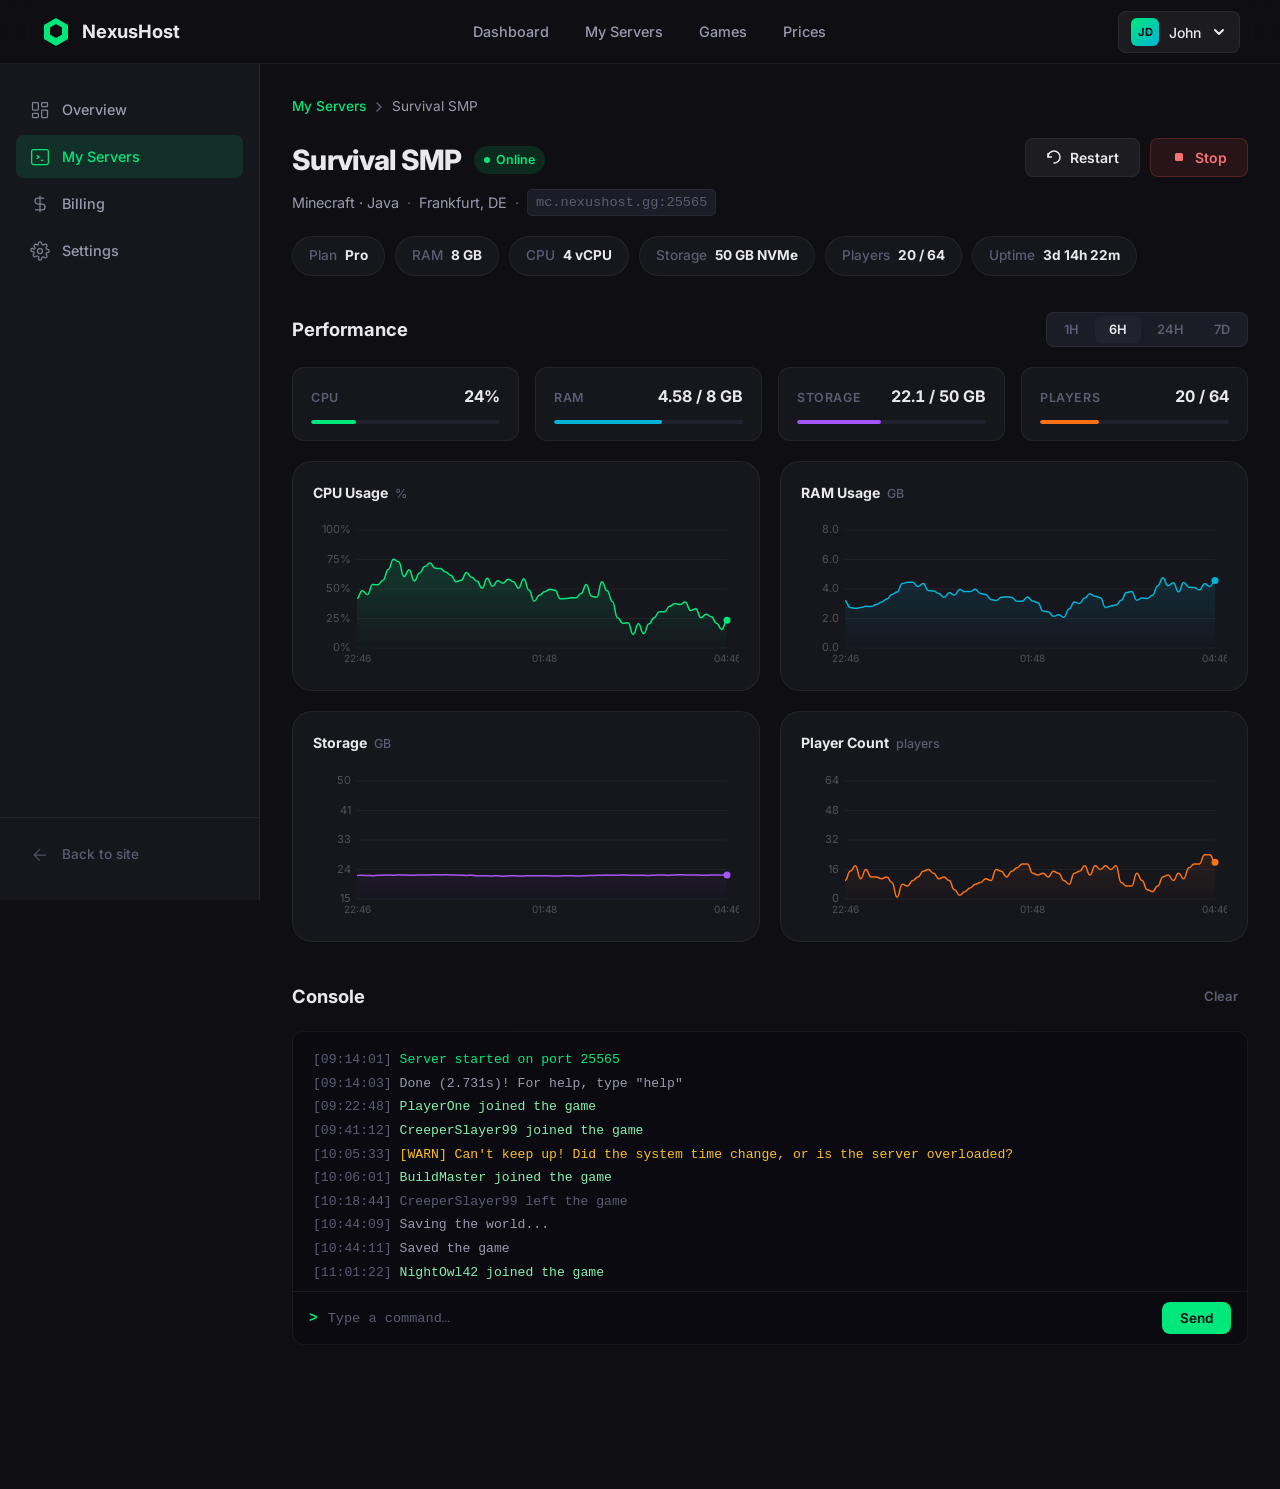
==== server-detail.html @ b473d27b "Add dashboard, My Servers, Billing, Settings, and server detail pages with animated performance char" ====
<!DOCTYPE html>
<html lang="en">
<head>
  <meta charset="UTF-8">
  <meta name="viewport" content="width=device-width, initial-scale=1.0">
  <title>Survival SMP — NexusHost</title>
  <link rel="stylesheet" href="style.css">
  <link rel="stylesheet" href="dashboard.css">
  <link rel="stylesheet" href="server-detail.css">
  <link rel="preconnect" href="https://fonts.googleapis.com">
  <link rel="preconnect" href="https://fonts.gstatic.com" crossorigin>
  <link href="https://fonts.googleapis.com/css2?family=Inter:wght@400;500;600;700;800;900&display=swap" rel="stylesheet">
</head>
<body class="dashboard-body">

  <!-- ========== NAVBAR ========== -->
  <nav class="navbar dashboard-nav" id="navbar">
    <div class="nav-inner">
      <button type="button" class="dashboard-sidebar-toggle" id="sidebarToggle" aria-label="Open menu" aria-controls="sidebar" aria-expanded="false">
        <svg width="24" height="24" viewBox="0 0 24 24" fill="none" stroke="currentColor" stroke-width="1.5"><path d="M3 6h18M3 12h18M3 18h18" stroke-linecap="round"/></svg>
      </button>
      <a href="index.html" class="nav-logo">
        <div class="logo-icon">
          <svg viewBox="0 0 32 32" fill="none">
            <path d="M16 2L28 9V23L16 30L4 23V9L16 2Z" fill="url(#detailLogoGrad)" />
            <path d="M16 8L22 11.5V18.5L16 22L10 18.5V11.5L16 8Z" fill="#0f0f13" />
            <defs>
              <linearGradient id="detailLogoGrad" x1="4" y1="2" x2="28" y2="30">
                <stop stop-color="#00e87b" />
                <stop offset="1" stop-color="#00b4d8" />
              </linearGradient>
            </defs>
          </svg>
        </div>
        <span class="logo-text">NexusHost</span>
      </a>

      <div class="nav-links" id="navLinks">
        <a href="dashboard.html" class="nav-link">Dashboard</a>
        <a href="servers.html" class="nav-link active">My Servers</a>
        <a href="index.html#games" class="nav-link">Games</a>
        <a href="index.html#pricing" class="nav-link">Prices</a>
      </div>

      <div class="nav-actions">
        <div class="dashboard-user" id="userMenu">
          <button class="dashboard-user-btn" id="userMenuBtn" aria-expanded="false" aria-haspopup="true" aria-label="Account menu">
            <span class="dashboard-user-avatar">JD</span>
            <span class="dashboard-user-name">John</span>
            <svg class="dashboard-user-chevron" width="16" height="16" viewBox="0 0 16 16" fill="none"><path d="M4 6l4 4 4-4" stroke="currentColor" stroke-width="2" stroke-linecap="round" stroke-linejoin="round"/></svg>
          </button>
          <div class="dashboard-user-dropdown" id="userDropdown" hidden>
            <a href="dashboard.html" class="dashboard-user-item">Dashboard</a>
            <a href="settings.html" class="dashboard-user-item">Account settings</a>
            <a href="billing.html" class="dashboard-user-item">Billing</a>
            <hr class="dashboard-user-divider">
            <a href="auth.html" class="dashboard-user-item dashboard-user-item--danger">Sign out</a>
          </div>
        </div>
        <button class="mobile-toggle" id="mobileToggle" aria-label="Toggle menu">
          <span></span><span></span><span></span>
        </button>
      </div>
    </div>
  </nav>

  <!-- ========== LAYOUT ========== -->
  <div class="dashboard-layout">
    <div class="dashboard-sidebar-overlay" id="sidebarOverlay" aria-hidden="true" hidden></div>
    <aside class="dashboard-sidebar" id="sidebar">
      <nav class="dashboard-sidebar-nav" aria-label="Dashboard navigation">
        <a href="dashboard.html" class="dashboard-sidebar-link">
          <svg viewBox="0 0 24 24" fill="none" stroke="currentColor" stroke-width="1.5"><rect x="3" y="3" width="7" height="9" rx="1"/><rect x="14" y="3" width="7" height="5" rx="1"/><rect x="14" y="12" width="7" height="9" rx="1"/><rect x="3" y="16" width="7" height="5" rx="1"/></svg>
          Overview
        </a>
        <a href="servers.html" class="dashboard-sidebar-link dashboard-sidebar-link--active">
          <svg viewBox="0 0 24 24" fill="none" stroke="currentColor" stroke-width="1.5"><rect x="2" y="3" width="20" height="18" rx="2"/><path d="M8 10l3 2-3 2M13 16h3"/></svg>
          My Servers
        </a>
        <a href="billing.html" class="dashboard-sidebar-link">
          <svg viewBox="0 0 24 24" fill="none" stroke="currentColor" stroke-width="1.5"><path d="M12 2v20M17 5H9.5a3.5 3.5 0 000 7h5a3.5 3.5 0 010 7H6"/></svg>
          Billing
        </a>
        <a href="settings.html" class="dashboard-sidebar-link">
          <svg viewBox="0 0 24 24" fill="none" stroke="currentColor" stroke-width="1.5"><circle cx="12" cy="12" r="3"/><path d="M19.4 15a1.65 1.65 0 00.33 1.82l.06.06a2 2 0 010 2.83 2 2 0 01-2.83 0l-.06-.06a1.65 1.65 0 00-1.82-.33 1.65 1.65 0 00-1 1.51V21a2 2 0 01-2 2 2 2 0 01-2-2v-.09A1.65 1.65 0 009.19 18a1.65 1.65 0 00-1.82.33l-.06.06a2 2 0 01-2.83 0 2 2 0 010-2.83l.06-.06a1.65 1.65 0 00.33-1.82 1.65 1.65 0 00-1.51-1H3a2 2 0 01-2-2 2 2 0 012-2h.09A1.65 1.65 0 006 9.19a1.65 1.65 0 00-.33-1.82l-.06-.06a2 2 0 010-2.83 2 2 0 012.83 0l.06.06a1.65 1.65 0 001.82.33H9a1.65 1.65 0 001-1.51V3a2 2 0 012-2 2 2 0 012 2v.09a1.65 1.65 0 001 1.51 1.65 1.65 0 001.82-.33l.06-.06a2 2 0 012.83 0 2 2 0 010 2.83l-.06.06a1.65 1.65 0 00-.33 1.82V9a1.65 1.65 0 001.51 1H21a2 2 0 012 2 2 2 0 01-2 2h-.09a1.65 1.65 0 00-1.51 1z"/></svg>
          Settings
        </a>
      </nav>
      <div class="dashboard-sidebar-footer">
        <a href="index.html" class="dashboard-sidebar-link dashboard-sidebar-link--muted">
          <svg viewBox="0 0 24 24" fill="none" stroke="currentColor" stroke-width="1.5"><path d="M19 12H5M12 19l-7-7 7-7"/></svg>
          Back to site
        </a>
      </div>
    </aside>

    <main class="dashboard-main">
      <div class="dashboard-content detail-content">

        <!-- Breadcrumb -->
        <nav class="detail-breadcrumb" aria-label="Breadcrumb">
          <a href="servers.html">My Servers</a>
          <svg width="14" height="14" viewBox="0 0 14 14" fill="none"><path d="M5 3l4 4-4 4" stroke="currentColor" stroke-width="1.5" stroke-linecap="round" stroke-linejoin="round"/></svg>
          <span>Survival SMP</span>
        </nav>

        <!-- Page header -->
        <header class="dashboard-page-header detail-header">
          <div class="detail-header-info">
            <div class="detail-header-title-row">
              <h1 class="dashboard-title">Survival SMP</h1>
              <span class="dashboard-badge dashboard-badge--success">Online</span>
            </div>
            <p class="detail-server-meta">
              <span>Minecraft · Java</span>
              <span class="detail-meta-dot">·</span>
              <span>Frankfurt, DE</span>
              <span class="detail-meta-dot">·</span>
              <code class="detail-ip">mc.nexushost.gg:25565</code>
            </p>
          </div>
          <div class="detail-header-actions">
            <button type="button" class="btn btn-ghost detail-action-btn" id="btnRestart" title="Restart server">
              <svg width="16" height="16" viewBox="0 0 16 16" fill="none"><path d="M2 8a6 6 0 116 6" stroke="currentColor" stroke-width="1.5" stroke-linecap="round"/><path d="M2 8V4.5M2 8H5.5" stroke="currentColor" stroke-width="1.5" stroke-linecap="round" stroke-linejoin="round"/></svg>
              Restart
            </button>
            <button type="button" class="btn detail-action-btn detail-btn-stop" id="btnStop" title="Stop server">
              <svg width="16" height="16" viewBox="0 0 16 16" fill="none"><rect x="4" y="4" width="8" height="8" rx="1.5" fill="currentColor"/></svg>
              Stop
            </button>
          </div>
        </header>

        <!-- Quick stat chips -->
        <div class="detail-chips">
          <div class="detail-chip">
            <span class="detail-chip-label">Plan</span>
            <span class="detail-chip-value">Pro</span>
          </div>
          <div class="detail-chip">
            <span class="detail-chip-label">RAM</span>
            <span class="detail-chip-value">8 GB</span>
          </div>
          <div class="detail-chip">
            <span class="detail-chip-label">CPU</span>
            <span class="detail-chip-value">4 vCPU</span>
          </div>
          <div class="detail-chip">
            <span class="detail-chip-label">Storage</span>
            <span class="detail-chip-value">50 GB NVMe</span>
          </div>
          <div class="detail-chip">
            <span class="detail-chip-label">Players</span>
            <span class="detail-chip-value" id="chipPlayers">12 / 64</span>
          </div>
          <div class="detail-chip">
            <span class="detail-chip-label">Uptime</span>
            <span class="detail-chip-value" id="chipUptime">3d 14h 22m</span>
          </div>
        </div>

        <!-- ===== PERFORMANCE ===== -->
        <section class="detail-section">
          <div class="detail-section-header">
            <h2 class="dashboard-section-title">Performance</h2>
            <!-- Timeframe selector -->
            <div class="detail-timeframe" role="group" aria-label="Select timeframe">
              <button class="detail-tf-btn" data-tf="1h">1H</button>
              <button class="detail-tf-btn detail-tf-btn--active" data-tf="6h">6H</button>
              <button class="detail-tf-btn" data-tf="24h">24H</button>
              <button class="detail-tf-btn" data-tf="7d">7D</button>
            </div>
          </div>

          <!-- Current values -->
          <div class="detail-metrics">
            <div class="detail-metric detail-metric--cpu">
              <div class="detail-metric-header">
                <span class="detail-metric-name">CPU</span>
                <span class="detail-metric-value" id="metricCpu">—</span>
              </div>
              <div class="detail-metric-bar-wrap">
                <div class="detail-metric-bar-fill" id="barCpu" style="width:0%"></div>
              </div>
            </div>
            <div class="detail-metric detail-metric--ram">
              <div class="detail-metric-header">
                <span class="detail-metric-name">RAM</span>
                <span class="detail-metric-value" id="metricRam">—</span>
              </div>
              <div class="detail-metric-bar-wrap">
                <div class="detail-metric-bar-fill" id="barRam" style="width:0%"></div>
              </div>
            </div>
            <div class="detail-metric detail-metric--storage">
              <div class="detail-metric-header">
                <span class="detail-metric-name">Storage</span>
                <span class="detail-metric-value" id="metricStorage">—</span>
              </div>
              <div class="detail-metric-bar-wrap">
                <div class="detail-metric-bar-fill" id="barStorage" style="width:0%"></div>
              </div>
            </div>
            <div class="detail-metric detail-metric--players">
              <div class="detail-metric-header">
                <span class="detail-metric-name">Players</span>
                <span class="detail-metric-value" id="metricPlayers">—</span>
              </div>
              <div class="detail-metric-bar-wrap">
                <div class="detail-metric-bar-fill" id="barPlayers" style="width:0%"></div>
              </div>
            </div>
          </div>

          <!-- Charts grid -->
          <div class="detail-charts">
            <div class="detail-chart-card">
              <div class="detail-chart-title">CPU Usage <span class="detail-chart-unit">%</span></div>
              <canvas id="chartCpu" class="detail-canvas" aria-label="CPU usage chart"></canvas>
            </div>
            <div class="detail-chart-card">
              <div class="detail-chart-title">RAM Usage <span class="detail-chart-unit">GB</span></div>
              <canvas id="chartRam" class="detail-canvas" aria-label="RAM usage chart"></canvas>
            </div>
            <div class="detail-chart-card">
              <div class="detail-chart-title">Storage <span class="detail-chart-unit">GB</span></div>
              <canvas id="chartStorage" class="detail-canvas" aria-label="Storage usage chart"></canvas>
            </div>
            <div class="detail-chart-card">
              <div class="detail-chart-title">Player Count <span class="detail-chart-unit">players</span></div>
              <canvas id="chartPlayers" class="detail-canvas" aria-label="Player count chart"></canvas>
            </div>
          </div>
        </section>

        <!-- ===== CONSOLE ===== -->
        <section class="detail-section">
          <div class="detail-section-header">
            <h2 class="dashboard-section-title">Console</h2>
            <button type="button" class="detail-clear-btn" id="clearConsole">Clear</button>
          </div>
          <div class="detail-console" id="consoleOutput" aria-live="polite" aria-label="Server console output">
            <p><span class="console-ts">[09:14:01]</span> <span class="console-info">Server started on port 25565</span></p>
            <p><span class="console-ts">[09:14:03]</span> Done (2.731s)! For help, type "help"</p>
            <p><span class="console-ts">[09:22:48]</span> <span class="console-join">PlayerOne joined the game</span></p>
            <p><span class="console-ts">[09:41:12]</span> <span class="console-join">CreeperSlayer99 joined the game</span></p>
            <p><span class="console-ts">[10:05:33]</span> <span class="console-warn">[WARN] Can't keep up! Did the system time change, or is the server overloaded?</span></p>
            <p><span class="console-ts">[10:06:01]</span> <span class="console-join">BuildMaster joined the game</span></p>
            <p><span class="console-ts">[10:18:44]</span> <span class="console-leave">CreeperSlayer99 left the game</span></p>
            <p><span class="console-ts">[10:44:09]</span> Saving the world...</p>
            <p><span class="console-ts">[10:44:11]</span> Saved the game</p>
            <p><span class="console-ts">[11:01:22]</span> <span class="console-join">NightOwl42 joined the game</span></p>
            <p id="consoleLive"></p>
          </div>
          <form class="detail-console-input-row" id="consoleForm" autocomplete="off">
            <span class="detail-console-prompt">&gt;</span>
            <input type="text" id="consoleInput" class="detail-console-input" placeholder="Type a command…" aria-label="Console command input">
            <button type="submit" class="btn btn-primary detail-console-send">Send</button>
          </form>
        </section>

      </div>
    </main>
  </div>

  <script src="script.js"></script>
  <script src="dashboard.js"></script>
  <script src="server-detail.js"></script>
</body>
</html>
---- style.css ----
/* ===== RESET & TOKENS ===== */
*,
*::before,
*::after {
  margin: 0;
  padding: 0;
  box-sizing: border-box;
}

:root {
  --bg-root: #0f0f13;
  --bg-raised: #16161d;
  --bg-surface: #1c1c26;
  --bg-overlay: #22222e;

  --border: rgba(255, 255, 255, 0.06);
  --border-hover: rgba(255, 255, 255, 0.12);

  --text-primary: #e8e8ed;
  --text-secondary: #9a9aad;
  --text-tertiary: #5c5c72;

  --accent: #00e87b;
  --accent-hover: #00ff8a;
  --accent-dim: rgba(0, 232, 123, 0.12);
  --accent-secondary: #00b4d8;

  --radius-sm: 8px;
  --radius-md: 12px;
  --radius-lg: 20px;
  --radius-xl: 24px;
  --radius-full: 9999px;

  --font: 'Inter', -apple-system, BlinkMacSystemFont, 'Segoe UI', sans-serif;
  --transition: 0.25s cubic-bezier(0.4, 0, 0.2, 1);
}

html {
  scroll-behavior: smooth;
  -webkit-font-smoothing: antialiased;
  -moz-osx-font-smoothing: grayscale;
}

body {
  font-family: var(--font);
  background: var(--bg-root);
  color: var(--text-primary);
  line-height: 1.6;
  overflow-x: hidden;
}

a {
  text-decoration: none;
  color: inherit;
}

ul {
  list-style: none;
}

img {
  max-width: 100%;
}

.container {
  width: 100%;
  max-width: 1200px;
  margin: 0 auto;
  padding: 0 24px;
}

/* ===== NAVBAR — LIQUID GLASS ===== */
.navbar {
  position: fixed;
  top: 0;
  left: 0;
  right: 0;
  z-index: 1000;
  padding: 0 24px;
  transition: var(--transition);
}

.navbar::before {
  content: '';
  position: absolute;
  inset: 0;
  background: rgba(15, 15, 19, 0.55);
  backdrop-filter: blur(24px) saturate(1.6);
  -webkit-backdrop-filter: blur(24px) saturate(1.6);
  border-bottom: 1px solid var(--border);
  transition: var(--transition);
}

.navbar.scrolled::before {
  background: rgba(15, 15, 19, 0.78);
  border-bottom-color: rgba(255, 255, 255, 0.08);
}

.nav-inner {
  position: relative;
  display: flex;
  align-items: center;
  justify-content: space-between;
  max-width: 1200px;
  margin: 0 auto;
  height: 64px;
}

.nav-logo {
  display: flex;
  align-items: center;
  gap: 10px;
  font-weight: 700;
  font-size: 1.15rem;
  color: var(--text-primary);
  z-index: 10;
}

.logo-icon {
  width: 32px;
  height: 32px;
}

.logo-icon svg {
  width: 100%;
  height: 100%;
}

.nav-links {
  display: flex;
  align-items: center;
  gap: 4px;
}

.nav-link {
  position: relative;
  padding: 8px 16px;
  font-size: 0.9rem;
  font-weight: 500;
  color: var(--text-secondary);
  border-radius: var(--radius-sm);
  transition: var(--transition);
}

.nav-link:hover {
  color: var(--text-primary);
  background: rgba(255, 255, 255, 0.05);
}

.nav-link.active {
  color: var(--text-primary);
}

.nav-link.active::after {
  content: '';
  position: absolute;
  bottom: 0;
  left: 50%;
  transform: translateX(-50%);
  width: 20px;
  height: 2px;
  background: var(--accent);
  border-radius: 1px;
}

.nav-actions {
  display: flex;
  align-items: center;
  gap: 12px;
  z-index: 10;
}

/* ===== BUTTONS ===== */
.btn {
  display: inline-flex;
  align-items: center;
  justify-content: center;
  gap: 8px;
  font-family: var(--font);
  font-weight: 600;
  font-size: 0.875rem;
  border: none;
  cursor: pointer;
  border-radius: var(--radius-sm);
  padding: 10px 20px;
  transition: var(--transition);
  white-space: nowrap;
}

.btn-signup {
  background: var(--accent);
  color: #0f0f13;
}

.btn-signup:hover {
  background: var(--accent-hover);
  box-shadow: 0 0 20px rgba(0, 232, 123, 0.3);
}

.btn-primary {
  background: var(--accent);
  color: #0f0f13;
}

.btn-primary:hover {
  background: var(--accent-hover);
  box-shadow: 0 0 24px rgba(0, 232, 123, 0.3);
  transform: translateY(-1px);
}

.btn-ghost {
  background: rgba(255, 255, 255, 0.06);
  color: var(--text-primary);
  border: 1px solid var(--border);
}

.btn-ghost:hover {
  background: rgba(255, 255, 255, 0.1);
  border-color: var(--border-hover);
  transform: translateY(-1px);
}

.btn-outline {
  background: transparent;
  color: var(--text-primary);
  border: 1px solid var(--border);
}

.btn-outline:hover {
  background: rgba(255, 255, 255, 0.05);
  border-color: var(--accent);
  color: var(--accent);
  transform: translateY(-1px);
}

.btn-lg {
  padding: 14px 28px;
  font-size: 0.95rem;
  border-radius: var(--radius-md);
}

.btn-block {
  width: 100%;
}

/* ===== MOBILE TOGGLE ===== */
.mobile-toggle {
  display: none;
  flex-direction: column;
  gap: 5px;
  background: none;
  border: none;
  cursor: pointer;
  padding: 4px;
}

.mobile-toggle span {
  display: block;
  width: 22px;
  height: 2px;
  background: var(--text-primary);
  border-radius: 2px;
  transition: var(--transition);
}

/* ===== GRADIENT TEXT ===== */
.gradient-text {
  background: linear-gradient(135deg, var(--accent) 0%, var(--accent-secondary) 100%);
  -webkit-background-clip: text;
  -webkit-text-fill-color: transparent;
  background-clip: text;
}

/* ===== HERO ===== */
.hero {
  position: relative;
  min-height: 100vh;
  display: flex;
  align-items: center;
  padding: 120px 0 80px;
  overflow: hidden;
}

.hero-bg {
  position: absolute;
  inset: 0;
  overflow: hidden;
}

.hero-glow {
  position: absolute;
  border-radius: 50%;
  filter: blur(120px);
  opacity: 0.35;
  pointer-events: none;
}

.hero-glow--1 {
  width: 600px;
  height: 600px;
  top: -150px;
  right: -100px;
  background: radial-gradient(circle, var(--accent) 0%, transparent 70%);
}

.hero-glow--2 {
  width: 500px;
  height: 500px;
  bottom: -100px;
  left: -100px;
  background: radial-gradient(circle, var(--accent-secondary) 0%, transparent 70%);
}

.hero-grid {
  position: absolute;
  inset: 0;
  background-image:
    linear-gradient(rgba(255, 255, 255, 0.02) 1px, transparent 1px),
    linear-gradient(90deg, rgba(255, 255, 255, 0.02) 1px, transparent 1px);
  background-size: 60px 60px;
  mask-image: radial-gradient(ellipse at center, black 20%, transparent 70%);
  -webkit-mask-image: radial-gradient(ellipse at center, black 20%, transparent 70%);
}

.hero-content {
  position: relative;
  text-align: center;
  max-width: 800px;
  margin: 0 auto;
}

.hero-badge {
  display: inline-flex;
  align-items: center;
  gap: 8px;
  padding: 8px 18px;
  border-radius: var(--radius-full);
  background: var(--accent-dim);
  color: var(--accent);
  font-size: 0.825rem;
  font-weight: 600;
  margin-bottom: 28px;
  border: 1px solid rgba(0, 232, 123, 0.15);
  animation: fadeInUp 0.6s ease-out both;
}

.hero-title {
  font-size: clamp(2.8rem, 6vw, 4.5rem);
  font-weight: 800;
  line-height: 1.1;
  letter-spacing: -0.03em;
  margin-bottom: 24px;
  animation: fadeInUp 0.6s ease-out 0.1s both;
}

.hero-subtitle {
  font-size: 1.15rem;
  line-height: 1.7;
  color: var(--text-secondary);
  max-width: 600px;
  margin: 0 auto 36px;
  animation: fadeInUp 0.6s ease-out 0.2s both;
}

.hero-cta {
  display: flex;
  align-items: center;
  justify-content: center;
  gap: 16px;
  flex-wrap: wrap;
  margin-bottom: 64px;
  animation: fadeInUp 0.6s ease-out 0.3s both;
}

.hero-stats {
  display: flex;
  align-items: center;
  justify-content: center;
  gap: 32px;
  flex-wrap: wrap;
  animation: fadeInUp 0.6s ease-out 0.4s both;
}

.hero-stat {
  display: flex;
  flex-direction: column;
  align-items: center;
}

.hero-stat-value {
  font-size: 1.5rem;
  font-weight: 800;
  color: var(--text-primary);
}

.hero-stat-label {
  font-size: 0.8rem;
  color: var(--text-tertiary);
  font-weight: 500;
  margin-top: 2px;
}

.hero-stat-divider {
  width: 1px;
  height: 36px;
  background: var(--border);
}

/* ===== SECTION SHARED ===== */
.section-header {
  text-align: center;
  margin-bottom: 60px;
}

.section-tag {
  display: inline-block;
  padding: 6px 14px;
  border-radius: var(--radius-full);
  background: var(--accent-dim);
  color: var(--accent);
  font-size: 0.8rem;
  font-weight: 600;
  margin-bottom: 16px;
  border: 1px solid rgba(0, 232, 123, 0.12);
}

.section-title {
  font-size: clamp(2rem, 4vw, 2.8rem);
  font-weight: 800;
  line-height: 1.15;
  letter-spacing: -0.02em;
  margin-bottom: 16px;
}

.section-subtitle {
  font-size: 1.05rem;
  color: var(--text-secondary);
  max-width: 560px;
  margin: 0 auto;
  line-height: 1.7;
}

/* ===== FEATURES ===== */
.features {
  padding: 100px 0;
}

.features-grid {
  display: grid;
  grid-template-columns: repeat(3, 1fr);
  gap: 20px;
}

.feature-card {
  position: relative;
  padding: 32px 28px;
  background: var(--bg-raised);
  border: 1px solid var(--border);
  border-radius: var(--radius-lg);
  transition: var(--transition);
  overflow: hidden;
}

.feature-card::before {
  content: '';
  position: absolute;
  top: 0;
  left: 0;
  right: 0;
  height: 1px;
  background: linear-gradient(90deg, transparent, rgba(255, 255, 255, 0.08), transparent);
  opacity: 0;
  transition: var(--transition);
}

.feature-card:hover {
  border-color: var(--border-hover);
  background: var(--bg-surface);
  transform: translateY(-4px);
}

.feature-card:hover::before {
  opacity: 1;
}

.feature-icon {
  width: 48px;
  height: 48px;
  display: flex;
  align-items: center;
  justify-content: center;
  border-radius: var(--radius-md);
  margin-bottom: 20px;
}

.feature-icon svg {
  width: 24px;
  height: 24px;
}

.feature-icon--perf {
  background: rgba(0, 232, 123, 0.1);
  color: #00e87b;
}
.feature-icon--shield {
  background: rgba(0, 180, 216, 0.1);
  color: #00b4d8;
}
.feature-icon--globe {
  background: rgba(168, 85, 247, 0.1);
  color: #a855f7;
}
.feature-icon--mod {
  background: rgba(232, 164, 58, 0.1);
  color: #e8a43a;
}
.feature-icon--console {
  background: rgba(99, 102, 241, 0.1);
  color: #6366f1;
}
.feature-icon--backup {
  background: rgba(236, 72, 153, 0.1);
  color: #ec4899;
}

.feature-card h3 {
  font-size: 1.1rem;
  font-weight: 700;
  margin-bottom: 8px;
}

.feature-card p {
  font-size: 0.9rem;
  color: var(--text-secondary);
  line-height: 1.6;
}

/* ===== GAMES ===== */
.games {
  padding: 100px 0;
  background: var(--bg-raised);
  border-top: 1px solid var(--border);
  border-bottom: 1px solid var(--border);
}

.games-grid {
  display: grid;
  grid-template-columns: repeat(4, 1fr);
  gap: 16px;
}

.game-card {
  position: relative;
  padding: 28px 24px;
  background: var(--bg-surface);
  border: 1px solid var(--border);
  border-radius: var(--radius-lg);
  text-align: center;
  transition: var(--transition);
  overflow: hidden;
}

.game-card-bg {
  position: absolute;
  top: -40px;
  left: 50%;
  transform: translateX(-50%);
  width: 120px;
  height: 120px;
  border-radius: 50%;
  background: var(--accent);
  filter: blur(60px);
  opacity: 0;
  transition: var(--transition);
}

.game-card:hover {
  border-color: var(--border-hover);
  transform: translateY(-4px);
}

.game-card:hover .game-card-bg {
  opacity: 0.15;
}

.game-icon {
  width: 56px;
  height: 56px;
  margin: 0 auto 16px;
}

.game-icon svg {
  width: 100%;
  height: 100%;
}

.game-card h3 {
  font-size: 1.05rem;
  font-weight: 700;
  margin-bottom: 4px;
}

.game-card p {
  font-size: 0.8rem;
  color: var(--text-tertiary);
}

.game-tag {
  display: inline-block;
  margin-top: 12px;
  padding: 3px 10px;
  font-size: 0.7rem;
  font-weight: 600;
  border-radius: var(--radius-full);
  background: var(--accent-dim);
  color: var(--accent);
  border: 1px solid rgba(0, 232, 123, 0.1);
}

.game-card--more {
  display: flex;
  flex-direction: column;
  align-items: center;
  justify-content: center;
}

.game-browse-link {
  margin-top: 12px;
  font-size: 0.825rem;
  font-weight: 600;
  color: var(--accent);
  transition: var(--transition);
}

.game-browse-link:hover {
  color: var(--accent-hover);
}

/* ===== PRICING ===== */
.pricing {
  padding: 100px 0;
}

.pricing-grid {
  display: grid;
  grid-template-columns: repeat(3, 1fr);
  gap: 20px;
  align-items: start;
}

.price-card {
  position: relative;
  padding: 36px 32px;
  background: var(--bg-raised);
  border: 1px solid var(--border);
  border-radius: var(--radius-xl);
  transition: var(--transition);
}

.price-card:hover {
  transform: translateY(-4px);
  border-color: var(--border-hover);
}

.price-card--featured {
  background: var(--bg-surface);
  border-color: rgba(0, 232, 123, 0.2);
  box-shadow: 0 0 60px rgba(0, 232, 123, 0.06);
}

.price-card--featured:hover {
  border-color: rgba(0, 232, 123, 0.35);
  box-shadow: 0 0 80px rgba(0, 232, 123, 0.1);
}

.price-card-badge {
  position: absolute;
  top: -12px;
  left: 50%;
  transform: translateX(-50%);
  padding: 5px 16px;
  background: var(--accent);
  color: #0f0f13;
  font-size: 0.75rem;
  font-weight: 700;
  border-radius: var(--radius-full);
  white-space: nowrap;
}

.price-card-header h3 {
  font-size: 1.2rem;
  font-weight: 700;
  margin-bottom: 4px;
}

.price-desc {
  font-size: 0.85rem;
  color: var(--text-tertiary);
}

.price-amount {
  display: flex;
  align-items: baseline;
  gap: 2px;
  margin: 24px 0;
}

.price-currency {
  font-size: 1.5rem;
  font-weight: 700;
  color: var(--text-secondary);
}

.price-value {
  font-size: 3.5rem;
  font-weight: 800;
  line-height: 1;
  letter-spacing: -0.03em;
}

.price-period {
  font-size: 1rem;
  color: var(--text-tertiary);
  font-weight: 500;
}

.price-features {
  display: flex;
  flex-direction: column;
  gap: 12px;
  margin-bottom: 28px;
}

.price-features li {
  display: flex;
  align-items: center;
  gap: 10px;
  font-size: 0.9rem;
  color: var(--text-secondary);
}

.price-features li svg {
  width: 16px;
  height: 16px;
  flex-shrink: 0;
}

/* ===== ABOUT ===== */
.about {
  padding: 100px 0;
  background: var(--bg-raised);
  border-top: 1px solid var(--border);
  border-bottom: 1px solid var(--border);
}

.about-grid {
  display: grid;
  grid-template-columns: 1fr 1fr;
  gap: 64px;
  align-items: center;
}

.about-content .section-tag {
  margin-bottom: 16px;
}

.about-content .section-title {
  text-align: left;
  margin-bottom: 24px;
}

.about-content p {
  color: var(--text-secondary);
  font-size: 0.95rem;
  line-height: 1.8;
  margin-bottom: 16px;
}

.about-highlights {
  display: flex;
  gap: 36px;
  margin-top: 32px;
}

.about-highlight {
  display: flex;
  flex-direction: column;
}

.about-highlight-value {
  font-size: 1.6rem;
  font-weight: 800;
  color: var(--accent);
}

.about-highlight-label {
  font-size: 0.82rem;
  color: var(--text-tertiary);
  font-weight: 500;
}

/* About visual — floating cards */
.about-visual {
  position: relative;
  height: 380px;
}

.about-card-stack {
  position: relative;
  width: 100%;
  height: 100%;
}

.about-float-card {
  position: absolute;
  display: flex;
  align-items: center;
  gap: 14px;
  padding: 16px 20px;
  background: var(--bg-surface);
  border: 1px solid var(--border);
  border-radius: var(--radius-md);
  box-shadow: 0 8px 32px rgba(0, 0, 0, 0.3);
  min-width: 280px;
  transition: var(--transition);
}

.about-float-card:hover {
  transform: translateY(-2px) scale(1.02);
  border-color: var(--border-hover);
}

.afc-icon {
  width: 36px;
  height: 36px;
  flex-shrink: 0;
}

.afc-icon svg {
  width: 100%;
  height: 100%;
}

.about-float-card strong {
  font-size: 0.88rem;
  font-weight: 600;
}

.about-float-card span {
  font-size: 0.78rem;
  color: var(--text-tertiary);
}

.about-float-card--1 {
  top: 20px;
  left: 10px;
  animation: floatCard 6s ease-in-out infinite;
}

.about-float-card--2 {
  top: 140px;
  right: 0;
  animation: floatCard 6s ease-in-out 2s infinite;
}

.about-float-card--3 {
  bottom: 20px;
  left: 40px;
  animation: floatCard 6s ease-in-out 4s infinite;
}

/* ===== FINAL CTA ===== */
.final-cta {
  position: relative;
  padding: 100px 0;
  text-align: center;
  overflow: hidden;
}

.final-cta-bg {
  position: absolute;
  inset: 0;
  overflow: hidden;
}

.final-cta-content {
  position: relative;
}

.final-cta h2 {
  font-size: clamp(2rem, 4vw, 2.8rem);
  font-weight: 800;
  line-height: 1.15;
  letter-spacing: -0.02em;
  margin-bottom: 16px;
}

.final-cta p {
  font-size: 1.05rem;
  color: var(--text-secondary);
  margin-bottom: 32px;
  max-width: 500px;
  margin-left: auto;
  margin-right: auto;
  line-height: 1.7;
}

/* ===== FOOTER ===== */
.footer {
  padding: 60px 0 0;
  border-top: 1px solid var(--border);
}

.footer-grid {
  display: grid;
  grid-template-columns: 1.5fr repeat(4, 1fr);
  gap: 40px;
  padding-bottom: 48px;
}

.footer-brand .nav-logo {
  margin-bottom: 12px;
}

.footer-tagline {
  font-size: 0.88rem;
  color: var(--text-tertiary);
  margin-bottom: 20px;
}

.footer-socials {
  display: flex;
  gap: 12px;
}

.footer-socials a {
  display: flex;
  align-items: center;
  justify-content: center;
  width: 36px;
  height: 36px;
  border-radius: var(--radius-sm);
  background: rgba(255, 255, 255, 0.04);
  color: var(--text-tertiary);
  transition: var(--transition);
}

.footer-socials a svg {
  width: 18px;
  height: 18px;
}

.footer-socials a:hover {
  background: rgba(255, 255, 255, 0.08);
  color: var(--text-primary);
}

.footer-col h4 {
  font-size: 0.82rem;
  font-weight: 700;
  text-transform: uppercase;
  letter-spacing: 0.06em;
  color: var(--text-primary);
  margin-bottom: 16px;
}

.footer-col a {
  display: block;
  font-size: 0.88rem;
  color: var(--text-tertiary);
  padding: 4px 0;
  transition: var(--transition);
}

.footer-col a:hover {
  color: var(--text-primary);
}

.footer-bottom {
  display: flex;
  align-items: center;
  justify-content: space-between;
  padding: 24px 0;
  border-top: 1px solid var(--border);
  font-size: 0.8rem;
  color: var(--text-tertiary);
}

/* ===== ANIMATIONS ===== */
@keyframes fadeInUp {
  from {
    opacity: 0;
    transform: translateY(24px);
  }
  to {
    opacity: 1;
    transform: translateY(0);
  }
}

@keyframes floatCard {
  0%, 100% { transform: translateY(0); }
  50% { transform: translateY(-12px); }
}

/* Scroll-triggered animations */
[data-animate] {
  opacity: 0;
  transform: translateY(32px);
  transition: opacity 0.6s ease-out, transform 0.6s ease-out;
}

[data-animate].in-view {
  opacity: 1;
  transform: translateY(0);
}

/* ===== RESPONSIVE ===== */
@media (max-width: 1024px) {
  .features-grid {
    grid-template-columns: repeat(2, 1fr);
  }

  .games-grid {
    grid-template-columns: repeat(3, 1fr);
  }

  .pricing-grid {
    grid-template-columns: repeat(3, 1fr);
    gap: 16px;
  }

  .footer-grid {
    grid-template-columns: 1fr 1fr;
    gap: 32px;
  }
}

@media (max-width: 768px) {
  .nav-links {
    position: fixed;
    top: 0;
    left: 0;
    right: 0;
    bottom: 0;
    flex-direction: column;
    align-items: center;
    justify-content: center;
    gap: 8px;
    background: rgba(15, 15, 19, 0.96);
    backdrop-filter: blur(24px);
    -webkit-backdrop-filter: blur(24px);
    opacity: 0;
    visibility: hidden;
    transition: var(--transition);
    z-index: 5;
  }

  .nav-links.open {
    opacity: 1;
    visibility: visible;
  }

  .nav-links .nav-link {
    font-size: 1.2rem;
    padding: 12px 24px;
  }

  .mobile-toggle {
    display: flex;
  }

  .mobile-toggle.active span:nth-child(1) {
    transform: rotate(45deg) translate(5px, 5px);
  }
  .mobile-toggle.active span:nth-child(2) {
    opacity: 0;
  }
  .mobile-toggle.active span:nth-child(3) {
    transform: rotate(-45deg) translate(5px, -5px);
  }

  .btn-signup {
    display: none;
  }

  .hero {
    min-height: auto;
    padding: 140px 0 80px;
  }

  .hero-title {
    font-size: 2.4rem;
  }

  .hero-stats {
    gap: 20px;
  }

  .hero-stat-divider {
    display: none;
  }

  .features-grid {
    grid-template-columns: 1fr;
  }

  .games-grid {
    grid-template-columns: repeat(2, 1fr);
  }

  .pricing-grid {
    grid-template-columns: 1fr;
    max-width: 400px;
    margin: 0 auto;
  }

  .about-grid {
    grid-template-columns: 1fr;
    gap: 40px;
  }

  .about-content .section-title {
    text-align: center;
  }

  .about-content {
    text-align: center;
  }

  .about-highlights {
    justify-content: center;
  }

  .about-visual {
    height: 320px;
  }

  .about-float-card {
    min-width: 240px;
  }

  .footer-grid {
    grid-template-columns: 1fr 1fr;
    gap: 28px;
  }

  .footer-brand {
    grid-column: 1 / -1;
  }

  .footer-bottom {
    flex-direction: column;
    gap: 8px;
    text-align: center;
  }
}

@media (max-width: 480px) {
  .hero-title {
    font-size: 2rem;
  }

  .games-grid {
    grid-template-columns: 1fr;
  }

  .about-float-card {
    min-width: 220px;
    padding: 12px 16px;
    gap: 10px;
  }

  .about-float-card--2 {
    right: -10px;
  }

  .hero-stats {
    flex-direction: column;
    gap: 16px;
  }
}
---- dashboard.css ----
/* ===== DASHBOARD ===== */

.dashboard-body {
  min-height: 100vh;
  background: var(--bg-root);
  padding-top: 64px;
}

/* Sidebar toggle button (visible on mobile only) */
.dashboard-sidebar-toggle {
  display: none;
  align-items: center;
  justify-content: center;
  width: 40px;
  height: 40px;
  padding: 0;
  background: rgba(255, 255, 255, 0.06);
  border: 1px solid var(--border);
  border-radius: var(--radius-sm);
  color: var(--text-primary);
  cursor: pointer;
  transition: background var(--transition);
  z-index: 10;
}

.dashboard-sidebar-toggle:hover {
  background: rgba(255, 255, 255, 0.1);
}

@media (max-width: 768px) {
  .dashboard-sidebar-toggle {
    display: flex;
  }
}

/* ---- Layout: sidebar + main ---- */
.dashboard-layout {
  display: flex;
  min-height: calc(100vh - 64px);
}

/* ===== SIDEBAR ===== */
.dashboard-sidebar {
  width: 260px;
  flex-shrink: 0;
  background: var(--bg-raised);
  border-right: 1px solid var(--border);
  display: flex;
  flex-direction: column;
  padding: 24px 0;
  position: sticky;
  top: 64px;
  height: calc(100vh - 64px);
}

.dashboard-sidebar-nav {
  display: flex;
  flex-direction: column;
  gap: 4px;
  padding: 0 16px;
}

.dashboard-sidebar-link {
  display: flex;
  align-items: center;
  gap: 12px;
  padding: 10px 14px;
  border-radius: var(--radius-sm);
  font-size: 0.9rem;
  font-weight: 500;
  color: var(--text-secondary);
  transition: background var(--transition), color var(--transition);
}

.dashboard-sidebar-link svg {
  width: 20px;
  height: 20px;
  flex-shrink: 0;
  opacity: 0.8;
}

.dashboard-sidebar-link:hover {
  background: rgba(255, 255, 255, 0.05);
  color: var(--text-primary);
}

.dashboard-sidebar-link--active {
  background: var(--accent-dim);
  color: var(--accent);
}

.dashboard-sidebar-link--active svg {
  opacity: 1;
}

.dashboard-sidebar-footer {
  margin-top: auto;
  padding: 16px 16px 0;
  border-top: 1px solid var(--border);
}

.dashboard-sidebar-link--muted {
  font-size: 0.85rem;
  color: var(--text-tertiary);
}

.dashboard-sidebar-link--muted:hover {
  color: var(--text-secondary);
}

/* ===== MAIN CONTENT ===== */
.dashboard-main {
  flex: 1;
  min-width: 0;
  padding: 32px 32px 48px;
}

.dashboard-content {
  max-width: 1200px;
  margin: 0 auto;
}

/* ===== PAGE HEADER ===== */
.dashboard-page-header {
  display: flex;
  align-items: flex-start;
  justify-content: space-between;
  gap: 24px;
  margin-bottom: 32px;
  flex-wrap: wrap;
}

.dashboard-title {
  font-size: 1.75rem;
  font-weight: 800;
  letter-spacing: -0.025em;
  margin-bottom: 4px;
}

.dashboard-subtitle {
  font-size: 0.95rem;
  color: var(--text-secondary);
}

/* ===== USER MENU (navbar) ===== */
.dashboard-user {
  position: relative;
  z-index: 20;
}

.dashboard-user-btn {
  display: flex;
  align-items: center;
  gap: 10px;
  padding: 6px 12px;
  background: rgba(255, 255, 255, 0.06);
  border: 1px solid var(--border);
  border-radius: var(--radius-sm);
  cursor: pointer;
  font-family: var(--font);
  font-size: 0.875rem;
  font-weight: 500;
  color: var(--text-primary);
  transition: background var(--transition), border-color var(--transition);
}

.dashboard-user-btn:hover {
  background: rgba(255, 255, 255, 0.08);
  border-color: var(--border-hover);
}

.dashboard-user-avatar {
  width: 28px;
  height: 28px;
  border-radius: 6px;
  background: linear-gradient(135deg, var(--accent), var(--accent-secondary));
  color: #0f0f13;
  display: flex;
  align-items: center;
  justify-content: center;
  font-size: 0.7rem;
  font-weight: 700;
}

.dashboard-user-name {
  max-width: 100px;
  overflow: hidden;
  text-overflow: ellipsis;
  white-space: nowrap;
}

.dashboard-user-chevron {
  transition: transform var(--transition);
}

.dashboard-user-btn[aria-expanded="true"] .dashboard-user-chevron {
  transform: rotate(180deg);
}

.dashboard-user-dropdown {
  position: absolute;
  top: calc(100% + 8px);
  right: 0;
  min-width: 200px;
  background: var(--bg-surface);
  border: 1px solid var(--border);
  border-radius: var(--radius-md);
  box-shadow: 0 16px 48px rgba(0, 0, 0, 0.4);
  padding: 6px;
}

.dashboard-user-dropdown[hidden] {
  display: none;
}

.dashboard-user-item {
  display: block;
  padding: 10px 12px;
  font-size: 0.875rem;
  color: var(--text-secondary);
  border-radius: var(--radius-sm);
  transition: background var(--transition), color var(--transition);
}

.dashboard-user-item:hover {
  background: rgba(255, 255, 255, 0.06);
  color: var(--text-primary);
}

.dashboard-user-item--danger:hover {
  color: #ef4444;
  background: rgba(239, 68, 68, 0.08);
}

.dashboard-user-divider {
  border: none;
  height: 1px;
  background: var(--border);
  margin: 6px 0;
}

/* ===== STATS CARDS ===== */
.dashboard-stats {
  display: grid;
  grid-template-columns: repeat(4, 1fr);
  gap: 20px;
  margin-bottom: 40px;
}

.dashboard-stat-card {
  background: var(--bg-raised);
  border: 1px solid var(--border);
  border-radius: var(--radius-lg);
  padding: 24px;
  display: flex;
  align-items: center;
  gap: 20px;
  transition: border-color var(--transition), transform var(--transition);
}

.dashboard-stat-card:hover {
  border-color: var(--border-hover);
  transform: translateY(-2px);
}

.dashboard-stat-icon {
  width: 48px;
  height: 48px;
  border-radius: var(--radius-md);
  display: flex;
  align-items: center;
  justify-content: center;
  flex-shrink: 0;
}

.dashboard-stat-icon svg {
  width: 24px;
  height: 24px;
}

.dashboard-stat-icon--green {
  background: rgba(0, 232, 123, 0.12);
  color: var(--accent);
}

.dashboard-stat-icon--blue {
  background: rgba(0, 180, 216, 0.12);
  color: var(--accent-secondary);
}

.dashboard-stat-icon--purple {
  background: rgba(168, 85, 247, 0.12);
  color: #a855f7;
}

.dashboard-stat-icon--teal {
  background: rgba(0, 232, 123, 0.08);
  color: var(--accent);
}

.dashboard-stat-content {
  display: flex;
  flex-direction: column;
  gap: 2px;
}

.dashboard-stat-value {
  font-size: 1.5rem;
  font-weight: 800;
  letter-spacing: -0.02em;
  color: var(--text-primary);
}

.dashboard-stat-label {
  font-size: 0.82rem;
  color: var(--text-tertiary);
  font-weight: 500;
}

/* ===== SECTIONS ===== */
.dashboard-section {
  margin-bottom: 40px;
}

.dashboard-section-header {
  display: flex;
  align-items: center;
  justify-content: space-between;
  margin-bottom: 20px;
}

.dashboard-section-title {
  font-size: 1.15rem;
  font-weight: 700;
  color: var(--text-primary);
}

.dashboard-section-link {
  font-size: 0.875rem;
  font-weight: 600;
  color: var(--accent);
  transition: color var(--transition);
}

.dashboard-section-link:hover {
  color: var(--accent-hover);
}

/* ===== TABLE ===== */
.dashboard-table-wrap {
  background: var(--bg-raised);
  border: 1px solid var(--border);
  border-radius: var(--radius-lg);
  overflow: hidden;
}

.dashboard-table {
  width: 100%;
  border-collapse: collapse;
  font-size: 0.9rem;
}

.dashboard-table th,
.dashboard-table td {
  padding: 14px 20px;
  text-align: left;
  border-bottom: 1px solid var(--border);
}

.dashboard-table th {
  font-size: 0.75rem;
  font-weight: 600;
  text-transform: uppercase;
  letter-spacing: 0.05em;
  color: var(--text-tertiary);
  background: var(--bg-surface);
}

.dashboard-table tbody tr:last-child td {
  border-bottom: none;
}

.dashboard-table tbody tr:hover td {
  background: rgba(255, 255, 255, 0.02);
}

.dashboard-table-server {
  display: flex;
  flex-direction: column;
  gap: 2px;
}

.dashboard-table-name {
  font-weight: 600;
  color: var(--text-primary);
  transition: color var(--transition);
}

a.dashboard-table-name:hover {
  color: var(--accent);
}

.dashboard-table-ip {
  font-size: 0.8rem;
  color: var(--text-tertiary);
}

.dashboard-table-game {
  padding: 4px 10px;
  border-radius: var(--radius-full);
  font-size: 0.78rem;
  font-weight: 600;
  background: var(--bg-overlay);
  color: var(--text-secondary);
}

.dashboard-badge {
  display: inline-flex;
  align-items: center;
  gap: 6px;
  padding: 4px 10px;
  border-radius: var(--radius-full);
  font-size: 0.78rem;
  font-weight: 600;
}

.dashboard-badge--success {
  background: rgba(0, 232, 123, 0.12);
  color: var(--accent);
}

.dashboard-badge--success::before {
  content: '';
  width: 6px;
  height: 6px;
  border-radius: 50%;
  background: var(--accent);
  animation: pulse 2s ease-in-out infinite;
}

@keyframes pulse {
  0%, 100% { opacity: 1; }
  50% { opacity: 0.5; }
}

.dashboard-table-actions {
  display: flex;
  align-items: center;
  gap: 4px;
}

.dashboard-btn-icon {
  display: flex;
  align-items: center;
  justify-content: center;
  width: 34px;
  height: 34px;
  border-radius: var(--radius-sm);
  color: var(--text-tertiary);
  transition: background var(--transition), color var(--transition);
}

.dashboard-btn-icon:hover {
  background: rgba(255, 255, 255, 0.06);
  color: var(--accent);
}

.dashboard-btn-icon svg {
  width: 18px;
  height: 18px;
}

/* ===== CTA CARD ===== */
.dashboard-cta-card {
  position: relative;
  background: var(--bg-raised);
  border: 1px solid var(--border);
  border-radius: var(--radius-xl);
  padding: 32px 40px;
  overflow: hidden;
  display: flex;
  align-items: center;
  justify-content: space-between;
  gap: 32px;
}

.dashboard-cta-content h3 {
  font-size: 1.2rem;
  font-weight: 700;
  margin-bottom: 8px;
}

.dashboard-cta-content p {
  font-size: 0.9rem;
  color: var(--text-secondary);
  line-height: 1.6;
  margin-bottom: 20px;
  max-width: 420px;
}

.dashboard-cta-actions {
  display: flex;
  gap: 12px;
  flex-wrap: wrap;
}

.dashboard-cta-visual {
  flex-shrink: 0;
  opacity: 0.5;
}

.dashboard-cta-visual svg {
  width: 120px;
  height: 120px;
}

/* ===== RESPONSIVE ===== */
@media (max-width: 1024px) {
  .dashboard-stats {
    grid-template-columns: repeat(2, 1fr);
  }

  .dashboard-table-wrap {
    overflow-x: auto;
  }

  .dashboard-table {
    min-width: 700px;
  }
}

.dashboard-sidebar-overlay {
  display: none;
  position: fixed;
  inset: 0;
  top: 64px;
  background: rgba(0, 0, 0, 0.5);
  z-index: 99;
  opacity: 0;
  transition: opacity var(--transition);
}

.dashboard-sidebar-overlay.visible {
  opacity: 1;
}

@media (max-width: 768px) {
  .dashboard-sidebar-overlay:not([hidden]) {
    display: block;
  }

  .dashboard-sidebar {
    position: fixed;
    left: 0;
    top: 64px;
    height: calc(100vh - 64px);
    z-index: 100;
    transform: translateX(-100%);
    transition: transform var(--transition);
    box-shadow: 4px 0 24px rgba(0, 0, 0, 0.3);
  }

  .dashboard-sidebar.open {
    transform: translateX(0);
  }

  .dashboard-main {
    padding: 24px 20px 40px;
  }

  .dashboard-page-header {
    flex-direction: column;
    align-items: stretch;
    margin-bottom: 24px;
  }

  .dashboard-page-header .btn {
    width: 100%;
    justify-content: center;
  }

  .dashboard-stats {
    grid-template-columns: 1fr;
    gap: 12px;
    margin-bottom: 28px;
  }

  .dashboard-stat-card {
    padding: 18px 20px;
  }

  .dashboard-cta-card {
    flex-direction: column;
    text-align: center;
    padding: 28px 24px;
  }

  .dashboard-cta-content p {
    margin-left: auto;
    margin-right: auto;
  }

  .dashboard-cta-actions {
    justify-content: center;
  }

  .dashboard-cta-visual {
    order: -1;
  }

  .dashboard-user-name {
    display: none;
  }
}

@media (max-width: 480px) {
  .dashboard-title {
    font-size: 1.4rem;
  }

  .dashboard-table th,
  .dashboard-table td {
    padding: 12px 14px;
    font-size: 0.85rem;
  }
}
---- server-detail.css ----
/* ===== SERVER DETAIL PAGE ===== */

.detail-content {
  padding-bottom: 56px;
}

/* ---- Breadcrumb ---- */
.detail-breadcrumb {
  display: flex;
  align-items: center;
  gap: 6px;
  font-size: 0.85rem;
  color: var(--text-tertiary);
  margin-bottom: 20px;
}

.detail-breadcrumb a {
  color: var(--accent);
  font-weight: 500;
  transition: color var(--transition);
}

.detail-breadcrumb a:hover {
  color: var(--accent-hover);
}

.detail-breadcrumb svg {
  color: var(--text-tertiary);
}

.detail-breadcrumb span {
  color: var(--text-secondary);
}

/* ---- Page header ---- */
.detail-header {
  align-items: flex-start;
  flex-wrap: wrap;
  margin-bottom: 20px;
}

.detail-header-title-row {
  display: flex;
  align-items: center;
  gap: 12px;
  flex-wrap: wrap;
  margin-bottom: 6px;
}

.detail-header-title-row .dashboard-title {
  margin-bottom: 0;
}

.detail-server-meta {
  display: flex;
  align-items: center;
  gap: 8px;
  font-size: 0.9rem;
  color: var(--text-secondary);
  flex-wrap: wrap;
}

.detail-meta-dot {
  color: var(--text-tertiary);
}

.detail-ip {
  font-family: ui-monospace, monospace;
  font-size: 0.85rem;
  color: var(--text-tertiary);
  background: var(--bg-surface);
  padding: 2px 8px;
  border-radius: 5px;
  border: 1px solid var(--border);
  cursor: pointer;
  transition: color var(--transition), border-color var(--transition);
}

.detail-ip:hover {
  color: var(--accent);
  border-color: rgba(0, 232, 123, 0.3);
}

.detail-header-actions {
  display: flex;
  gap: 10px;
  align-items: center;
  flex-shrink: 0;
}

.detail-action-btn {
  font-size: 0.875rem;
}

.detail-btn-stop {
  background: rgba(239, 68, 68, 0.1);
  color: #f87171;
  border: 1px solid rgba(239, 68, 68, 0.25);
}

.detail-btn-stop:hover {
  background: rgba(239, 68, 68, 0.18);
  border-color: rgba(239, 68, 68, 0.5);
  color: #fca5a5;
}

/* ---- Quick stat chips ---- */
.detail-chips {
  display: flex;
  flex-wrap: wrap;
  gap: 10px;
  margin-bottom: 36px;
}

.detail-chip {
  display: flex;
  align-items: center;
  gap: 8px;
  padding: 8px 16px;
  background: var(--bg-raised);
  border: 1px solid var(--border);
  border-radius: var(--radius-full);
  font-size: 0.85rem;
  transition: border-color var(--transition);
}

.detail-chip:hover {
  border-color: var(--border-hover);
}

.detail-chip-label {
  color: var(--text-tertiary);
  font-weight: 500;
}

.detail-chip-value {
  color: var(--text-primary);
  font-weight: 700;
}

/* ---- Section ---- */
.detail-section {
  margin-bottom: 40px;
}

.detail-section-header {
  display: flex;
  align-items: center;
  justify-content: space-between;
  margin-bottom: 20px;
  flex-wrap: wrap;
  gap: 12px;
}

/* ---- Timeframe buttons ---- */
.detail-timeframe {
  display: flex;
  background: var(--bg-surface);
  border: 1px solid var(--border);
  border-radius: var(--radius-sm);
  padding: 3px;
  gap: 2px;
}

.detail-tf-btn {
  padding: 6px 14px;
  background: none;
  border: none;
  border-radius: 6px;
  font-family: var(--font);
  font-size: 0.8rem;
  font-weight: 600;
  color: var(--text-tertiary);
  cursor: pointer;
  transition: background var(--transition), color var(--transition);
}

.detail-tf-btn:hover {
  color: var(--text-primary);
  background: rgba(255, 255, 255, 0.05);
}

.detail-tf-btn--active {
  background: var(--bg-overlay);
  color: var(--text-primary);
}

/* ---- Live metric bars ---- */
.detail-metrics {
  display: grid;
  grid-template-columns: repeat(4, 1fr);
  gap: 16px;
  margin-bottom: 20px;
}

.detail-metric {
  background: var(--bg-raised);
  border: 1px solid var(--border);
  border-radius: var(--radius-md);
  padding: 16px 18px;
}

.detail-metric-header {
  display: flex;
  align-items: baseline;
  justify-content: space-between;
  margin-bottom: 10px;
}

.detail-metric-name {
  font-size: 0.78rem;
  font-weight: 600;
  text-transform: uppercase;
  letter-spacing: 0.05em;
  color: var(--text-tertiary);
}

.detail-metric-value {
  font-size: 1rem;
  font-weight: 700;
  color: var(--text-primary);
  font-variant-numeric: tabular-nums;
}

.detail-metric-bar-wrap {
  height: 4px;
  background: var(--bg-overlay);
  border-radius: 2px;
  overflow: hidden;
}

.detail-metric-bar-fill {
  height: 100%;
  border-radius: 2px;
  transition: width 0.6s cubic-bezier(0.4, 0, 0.2, 1), background 0.4s ease;
}

.detail-metric--cpu .detail-metric-bar-fill   { background: #00e87b; }
.detail-metric--ram .detail-metric-bar-fill   { background: #00b4d8; }
.detail-metric--storage .detail-metric-bar-fill { background: #a855f7; }
.detail-metric--players .detail-metric-bar-fill { background: #f97316; }

/* ---- Charts grid ---- */
.detail-charts {
  display: grid;
  grid-template-columns: repeat(2, 1fr);
  gap: 20px;
}

.detail-chart-card {
  background: var(--bg-raised);
  border: 1px solid var(--border);
  border-radius: var(--radius-lg);
  padding: 20px 20px 14px;
  transition: border-color var(--transition);
}

.detail-chart-card:hover {
  border-color: var(--border-hover);
}

.detail-chart-title {
  font-size: 0.88rem;
  font-weight: 700;
  color: var(--text-primary);
  margin-bottom: 12px;
}

.detail-chart-unit {
  font-size: 0.78rem;
  font-weight: 500;
  color: var(--text-tertiary);
  margin-left: 4px;
}

.detail-canvas {
  width: 100%;
  height: 160px;
  display: block;
}

/* ---- Console ---- */
.detail-clear-btn {
  background: none;
  border: none;
  cursor: pointer;
  font-family: var(--font);
  font-size: 0.82rem;
  font-weight: 600;
  color: var(--text-tertiary);
  padding: 4px 10px;
  border-radius: var(--radius-sm);
  transition: background var(--transition), color var(--transition);
}

.detail-clear-btn:hover {
  background: rgba(255, 255, 255, 0.05);
  color: var(--text-secondary);
}

.detail-console {
  background: #0a0a10;
  border: 1px solid var(--border);
  border-radius: var(--radius-md) var(--radius-md) 0 0;
  border-bottom: none;
  padding: 16px 20px;
  height: 260px;
  overflow-y: auto;
  font-family: ui-monospace, 'Cascadia Code', 'Fira Code', monospace;
  font-size: 0.82rem;
  line-height: 1.8;
  color: var(--text-secondary);
  scroll-behavior: smooth;
}

.detail-console::-webkit-scrollbar {
  width: 4px;
}
.detail-console::-webkit-scrollbar-track {
  background: transparent;
}
.detail-console::-webkit-scrollbar-thumb {
  background: var(--bg-overlay);
  border-radius: 2px;
}

.detail-console p {
  margin: 0;
  word-break: break-all;
}

.console-ts {
  color: var(--text-tertiary);
  user-select: none;
}

.console-info   { color: var(--accent); }
.console-join   { color: #86efac; }
.console-leave  { color: var(--text-tertiary); }
.console-warn   { color: #fbbf24; }
.console-error  { color: #f87171; }
.console-cmd    { color: var(--accent-secondary); }

.detail-console-input-row {
  display: flex;
  align-items: center;
  background: #0a0a10;
  border: 1px solid var(--border);
  border-radius: 0 0 var(--radius-md) var(--radius-md);
  padding: 10px 16px;
  gap: 10px;
}

.detail-console-prompt {
  color: var(--accent);
  font-family: ui-monospace, monospace;
  font-size: 0.9rem;
  font-weight: 700;
  user-select: none;
  flex-shrink: 0;
}

.detail-console-input {
  flex: 1;
  background: none;
  border: none;
  outline: none;
  font-family: ui-monospace, 'Cascadia Code', 'Fira Code', monospace;
  font-size: 0.85rem;
  color: var(--text-primary);
  min-width: 0;
}

.detail-console-input::placeholder {
  color: var(--text-tertiary);
}

.detail-console-send {
  padding: 8px 18px;
  font-size: 0.85rem;
  flex-shrink: 0;
}

/* ===== RESPONSIVE ===== */
@media (max-width: 1024px) {
  .detail-metrics {
    grid-template-columns: repeat(2, 1fr);
  }
}

@media (max-width: 768px) {
  .detail-charts {
    grid-template-columns: 1fr;
  }

  .detail-header {
    flex-direction: column;
    align-items: stretch;
  }

  .detail-header-actions {
    width: 100%;
  }

  .detail-header-actions .btn {
    flex: 1;
    justify-content: center;
  }
}

@media (max-width: 600px) {
  .detail-metrics {
    grid-template-columns: 1fr 1fr;
  }

  .detail-section-header {
    flex-direction: column;
    align-items: flex-start;
  }
}

@media (max-width: 400px) {
  .detail-metrics {
    grid-template-columns: 1fr;
  }
}
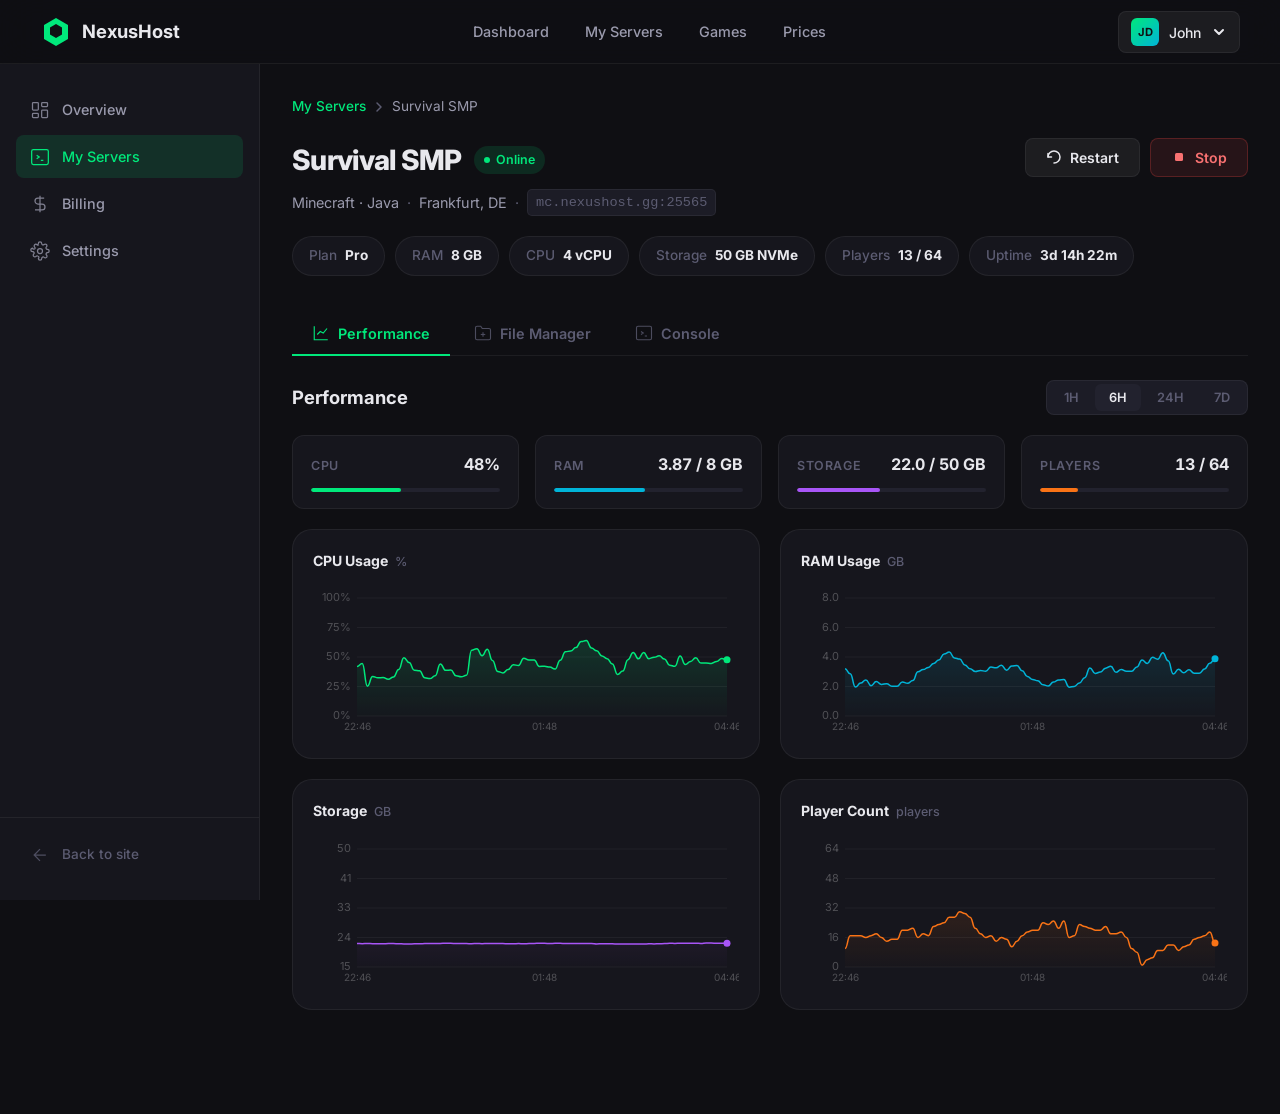
==== commit bb780893: "Add tab view to server detail: Performance, File Manager, Console" ====
--- a/server-detail.html
+++ b/server-detail.html
@@ -159,21 +159,37 @@
           </div>
         </div>
 
-        <!-- ===== PERFORMANCE ===== -->
-        <section class="detail-section">
-          <div class="detail-section-header">
-            <h2 class="dashboard-section-title">Performance</h2>
-            <!-- Timeframe selector -->
-            <div class="detail-timeframe" role="group" aria-label="Select timeframe">
-              <button class="detail-tf-btn" data-tf="1h">1H</button>
-              <button class="detail-tf-btn detail-tf-btn--active" data-tf="6h">6H</button>
-              <button class="detail-tf-btn" data-tf="24h">24H</button>
-              <button class="detail-tf-btn" data-tf="7d">7D</button>
-            </div>
-          </div>
-
-          <!-- Current values -->
-          <div class="detail-metrics">
+        <!-- ===== TABS: Performance | File Manager | Console ===== -->
+        <div class="detail-tabs" id="detailTabs">
+          <div class="detail-tab-list" role="tablist" aria-label="Server tools">
+            <button type="button" class="detail-tab-btn detail-tab-btn--active" role="tab" id="tabPerformance" aria-selected="true" aria-controls="panelPerformance" data-panel="panelPerformance">
+              <svg viewBox="0 0 24 24" fill="none" stroke="currentColor" stroke-width="1.5"><path d="M3 3v18h18"/><path d="M7 14l4-4 4 2 5-6"/></svg>
+              Performance
+            </button>
+            <button type="button" class="detail-tab-btn" role="tab" id="tabFiles" aria-selected="false" aria-controls="panelFiles" data-panel="panelFiles">
+              <svg viewBox="0 0 24 24" fill="none" stroke="currentColor" stroke-width="1.5"><path d="M22 19a2 2 0 01-2 2H4a2 2 0 01-2-2V5a2 2 0 012-2h5l2 3h9a2 2 0 012 2z"/><line x1="12" y1="11" x2="12" y2="17"/><line x1="9" y1="14" x2="15" y2="14"/></svg>
+              File Manager
+            </button>
+            <button type="button" class="detail-tab-btn" role="tab" id="tabConsole" aria-selected="false" aria-controls="panelConsole" data-panel="panelConsole">
+              <svg viewBox="0 0 24 24" fill="none" stroke="currentColor" stroke-width="1.5"><rect x="2" y="3" width="20" height="18" rx="2"/><path d="M8 10l3 2-3 2M13 16h3"/></svg>
+              Console
+            </button>
+          </div>
+
+          <!-- Panel: Performance -->
+          <section class="detail-tab-panel detail-tab-panel--active" id="panelPerformance" role="tabpanel" aria-labelledby="tabPerformance">
+            <div class="detail-section-header">
+              <h2 class="dashboard-section-title">Performance</h2>
+              <div class="detail-timeframe" role="group" aria-label="Select timeframe">
+                <button class="detail-tf-btn" data-tf="1h">1H</button>
+                <button class="detail-tf-btn detail-tf-btn--active" data-tf="6h">6H</button>
+                <button class="detail-tf-btn" data-tf="24h">24H</button>
+                <button class="detail-tf-btn" data-tf="7d">7D</button>
+              </div>
+            </div>
+
+            <!-- Current values -->
+            <div class="detail-metrics">
             <div class="detail-metric detail-metric--cpu">
               <div class="detail-metric-header">
                 <span class="detail-metric-name">CPU</span>
@@ -231,15 +247,75 @@
               <canvas id="chartPlayers" class="detail-canvas" aria-label="Player count chart"></canvas>
             </div>
           </div>
-        </section>
-
-        <!-- ===== CONSOLE ===== -->
-        <section class="detail-section">
-          <div class="detail-section-header">
-            <h2 class="dashboard-section-title">Console</h2>
-            <button type="button" class="detail-clear-btn" id="clearConsole">Clear</button>
-          </div>
-          <div class="detail-console" id="consoleOutput" aria-live="polite" aria-label="Server console output">
+          </section>
+
+          <!-- Panel: File Manager -->
+          <section class="detail-tab-panel" id="panelFiles" role="tabpanel" aria-labelledby="tabFiles" hidden>
+            <div class="detail-section-header">
+              <h2 class="dashboard-section-title">File Manager</h2>
+              <div class="detail-file-actions">
+                <button type="button" class="btn btn-ghost detail-file-btn" title="Upload file"><svg viewBox="0 0 24 24" fill="none" stroke="currentColor" stroke-width="1.5"><path d="M21 15v4a2 2 0 01-2 2H5a2 2 0 01-2-2v-4M17 8l-5-5-5 5M12 3v12"/></svg> Upload</button>
+                <button type="button" class="btn btn-ghost detail-file-btn" title="New folder"><svg viewBox="0 0 24 24" fill="none" stroke="currentColor" stroke-width="1.5"><path d="M22 19a2 2 0 01-2 2H4a2 2 0 01-2-2V5a2 2 0 012-2h5l2 3h9a2 2 0 012 2z"/><line x1="12" y1="11" x2="12" y2="17"/><line x1="9" y1="14" x2="15" y2="14"/></svg> New folder</button>
+                <button type="button" class="btn btn-ghost detail-file-btn" title="Refresh"><svg viewBox="0 0 24 24" fill="none" stroke="currentColor" stroke-width="1.5"><path d="M1 4v6h6M23 20v-6h-6"/><path d="M20.49 9A9 9 0 005.64 5.64L1 10m22 4l-4.64 4.36A9 9 0 013.51 15"/></svg> Refresh</button>
+              </div>
+            </div>
+            <div class="detail-file-path" id="fileManagerPath">
+              <span class="detail-file-path-label">Path:</span>
+              <code class="detail-file-path-value">/</code>
+            </div>
+            <div class="detail-file-table-wrap">
+              <table class="detail-file-table">
+                <thead>
+                  <tr>
+                    <th>Name</th>
+                    <th>Size</th>
+                    <th>Modified</th>
+                    <th></th>
+                  </tr>
+                </thead>
+                <tbody>
+                  <tr class="detail-file-row detail-file-row--dir" data-path="/world">
+                    <td><span class="detail-file-icon detail-file-icon--dir"></span> world</td>
+                    <td>—</td>
+                    <td>Mar 9, 2026 09:14</td>
+                    <td><button type="button" class="detail-file-action" title="Open">Open</button></td>
+                  </tr>
+                  <tr class="detail-file-row detail-file-row--dir" data-path="/plugins">
+                    <td><span class="detail-file-icon detail-file-icon--dir"></span> plugins</td>
+                    <td>—</td>
+                    <td>Mar 8, 2026 12:00</td>
+                    <td><button type="button" class="detail-file-action" title="Open">Open</button></td>
+                  </tr>
+                  <tr class="detail-file-row detail-file-row--dir" data-path="/mods">
+                    <td><span class="detail-file-icon detail-file-icon--dir"></span> mods</td>
+                    <td>—</td>
+                    <td>Mar 7, 2026 18:22</td>
+                    <td><button type="button" class="detail-file-action" title="Open">Open</button></td>
+                  </tr>
+                  <tr class="detail-file-row" data-path="/server.properties">
+                    <td><span class="detail-file-icon detail-file-icon--file"></span> server.properties</td>
+                    <td>2.1 KB</td>
+                    <td>Mar 9, 2026 09:13</td>
+                    <td><button type="button" class="detail-file-action" title="Edit">Edit</button></td>
+                  </tr>
+                  <tr class="detail-file-row" data-path="/eula.txt">
+                    <td><span class="detail-file-icon detail-file-icon--file"></span> eula.txt</td>
+                    <td>256 B</td>
+                    <td>Mar 9, 2026 09:12</td>
+                    <td><button type="button" class="detail-file-action" title="Edit">Edit</button></td>
+                  </tr>
+                </tbody>
+              </table>
+            </div>
+          </section>
+
+          <!-- Panel: Console -->
+          <section class="detail-tab-panel" id="panelConsole" role="tabpanel" aria-labelledby="tabConsole" hidden>
+            <div class="detail-section-header">
+              <h2 class="dashboard-section-title">Console</h2>
+              <button type="button" class="detail-clear-btn" id="clearConsole">Clear</button>
+            </div>
+            <div class="detail-console" id="consoleOutput" aria-live="polite" aria-label="Server console output">
             <p><span class="console-ts">[09:14:01]</span> <span class="console-info">Server started on port 25565</span></p>
             <p><span class="console-ts">[09:14:03]</span> Done (2.731s)! For help, type "help"</p>
             <p><span class="console-ts">[09:22:48]</span> <span class="console-join">PlayerOne joined the game</span></p>
@@ -257,7 +333,10 @@
             <input type="text" id="consoleInput" class="detail-console-input" placeholder="Type a command…" aria-label="Console command input">
             <button type="submit" class="btn btn-primary detail-console-send">Send</button>
           </form>
-        </section>
+          </section>
+
+        </div>
+        <!-- end .detail-tabs -->
 
       </div>
     </main>
--- a/server-detail.css
+++ b/server-detail.css
@@ -136,6 +136,69 @@
 .detail-chip-value {
   color: var(--text-primary);
   font-weight: 700;
+}
+
+/* ---- Tabs ---- */
+.detail-tabs {
+  margin-bottom: 0;
+}
+
+.detail-tab-list {
+  display: flex;
+  gap: 4px;
+  margin-bottom: 24px;
+  padding-bottom: 0;
+  border-bottom: 1px solid var(--border);
+}
+
+.detail-tab-btn {
+  display: inline-flex;
+  align-items: center;
+  gap: 8px;
+  padding: 12px 20px;
+  background: none;
+  border: none;
+  border-bottom: 2px solid transparent;
+  margin-bottom: -1px;
+  font-family: var(--font);
+  font-size: 0.9rem;
+  font-weight: 600;
+  color: var(--text-tertiary);
+  cursor: pointer;
+  transition: color var(--transition), border-color var(--transition);
+}
+
+.detail-tab-btn svg {
+  width: 18px;
+  height: 18px;
+  flex-shrink: 0;
+  opacity: 0.8;
+}
+
+.detail-tab-btn:hover {
+  color: var(--text-secondary);
+}
+
+.detail-tab-btn--active {
+  color: var(--accent);
+  border-bottom-color: var(--accent);
+}
+
+.detail-tab-btn--active svg {
+  opacity: 1;
+}
+
+.detail-tab-panel {
+  display: none;
+  padding-top: 0;
+}
+
+.detail-tab-panel--active {
+  display: block;
+}
+
+.detail-tab-panel .detail-section-header {
+  margin-bottom: 20px;
 }
 
 /* ---- Section ---- */
@@ -381,6 +444,149 @@
   flex-shrink: 0;
 }
 
+/* ---- File Manager ---- */
+.detail-file-actions {
+  display: flex;
+  gap: 8px;
+  flex-wrap: wrap;
+}
+
+.detail-file-btn {
+  display: inline-flex;
+  align-items: center;
+  gap: 6px;
+  padding: 8px 14px;
+  font-size: 0.85rem;
+}
+
+.detail-file-btn svg {
+  width: 16px;
+  height: 16px;
+}
+
+.detail-file-path {
+  display: flex;
+  align-items: center;
+  gap: 10px;
+  margin-bottom: 16px;
+  padding: 10px 14px;
+  background: var(--bg-surface);
+  border: 1px solid var(--border);
+  border-radius: var(--radius-sm);
+  font-size: 0.85rem;
+}
+
+.detail-file-path-label {
+  color: var(--text-tertiary);
+  font-weight: 600;
+}
+
+.detail-file-path-value {
+  font-family: ui-monospace, monospace;
+  color: var(--text-secondary);
+  flex: 1;
+  word-break: break-all;
+}
+
+.detail-file-table-wrap {
+  background: var(--bg-raised);
+  border: 1px solid var(--border);
+  border-radius: var(--radius-lg);
+  overflow: hidden;
+}
+
+.detail-file-table {
+  width: 100%;
+  border-collapse: collapse;
+  font-size: 0.9rem;
+}
+
+.detail-file-table th,
+.detail-file-table td {
+  padding: 12px 18px;
+  text-align: left;
+  border-bottom: 1px solid var(--border);
+}
+
+.detail-file-table th {
+  font-size: 0.75rem;
+  font-weight: 600;
+  text-transform: uppercase;
+  letter-spacing: 0.05em;
+  color: var(--text-tertiary);
+  background: var(--bg-surface);
+}
+
+.detail-file-table tbody tr:last-child td {
+  border-bottom: none;
+}
+
+.detail-file-row {
+  cursor: default;
+  transition: background var(--transition);
+}
+
+.detail-file-row:hover {
+  background: rgba(255, 255, 255, 0.02);
+}
+
+.detail-file-row td:first-child {
+  display: flex;
+  align-items: center;
+  gap: 10px;
+}
+
+.detail-file-icon {
+  width: 20px;
+  height: 20px;
+  flex-shrink: 0;
+  border-radius: 4px;
+}
+
+.detail-file-icon--dir {
+  background: rgba(0, 232, 123, 0.2);
+  position: relative;
+}
+
+.detail-file-icon--dir::after {
+  content: '';
+  position: absolute;
+  inset: 4px;
+  background: var(--accent);
+  clip-path: polygon(0 0, 100% 0, 100% 60%, 60% 60%, 60% 100%, 0 100%);
+}
+
+.detail-file-icon--file {
+  background: rgba(255, 255, 255, 0.08);
+  position: relative;
+}
+
+.detail-file-icon--file::after {
+  content: '';
+  position: absolute;
+  inset: 2px;
+  border: 1px solid var(--text-tertiary);
+  border-radius: 1px;
+}
+
+.detail-file-action {
+  background: none;
+  border: none;
+  cursor: pointer;
+  font-family: var(--font);
+  font-size: 0.82rem;
+  font-weight: 600;
+  color: var(--accent);
+  padding: 4px 10px;
+  border-radius: var(--radius-sm);
+  transition: background var(--transition), color var(--transition);
+}
+
+.detail-file-action:hover {
+  background: var(--accent-dim);
+  color: var(--accent-hover);
+}
+
 /* ===== RESPONSIVE ===== */
 @media (max-width: 1024px) {
   .detail-metrics {
@@ -417,6 +623,15 @@
     flex-direction: column;
     align-items: flex-start;
   }
+
+  .detail-tab-list {
+    flex-wrap: wrap;
+  }
+
+  .detail-tab-btn {
+    padding: 10px 14px;
+    font-size: 0.85rem;
+  }
 }
 
 @media (max-width: 400px) {
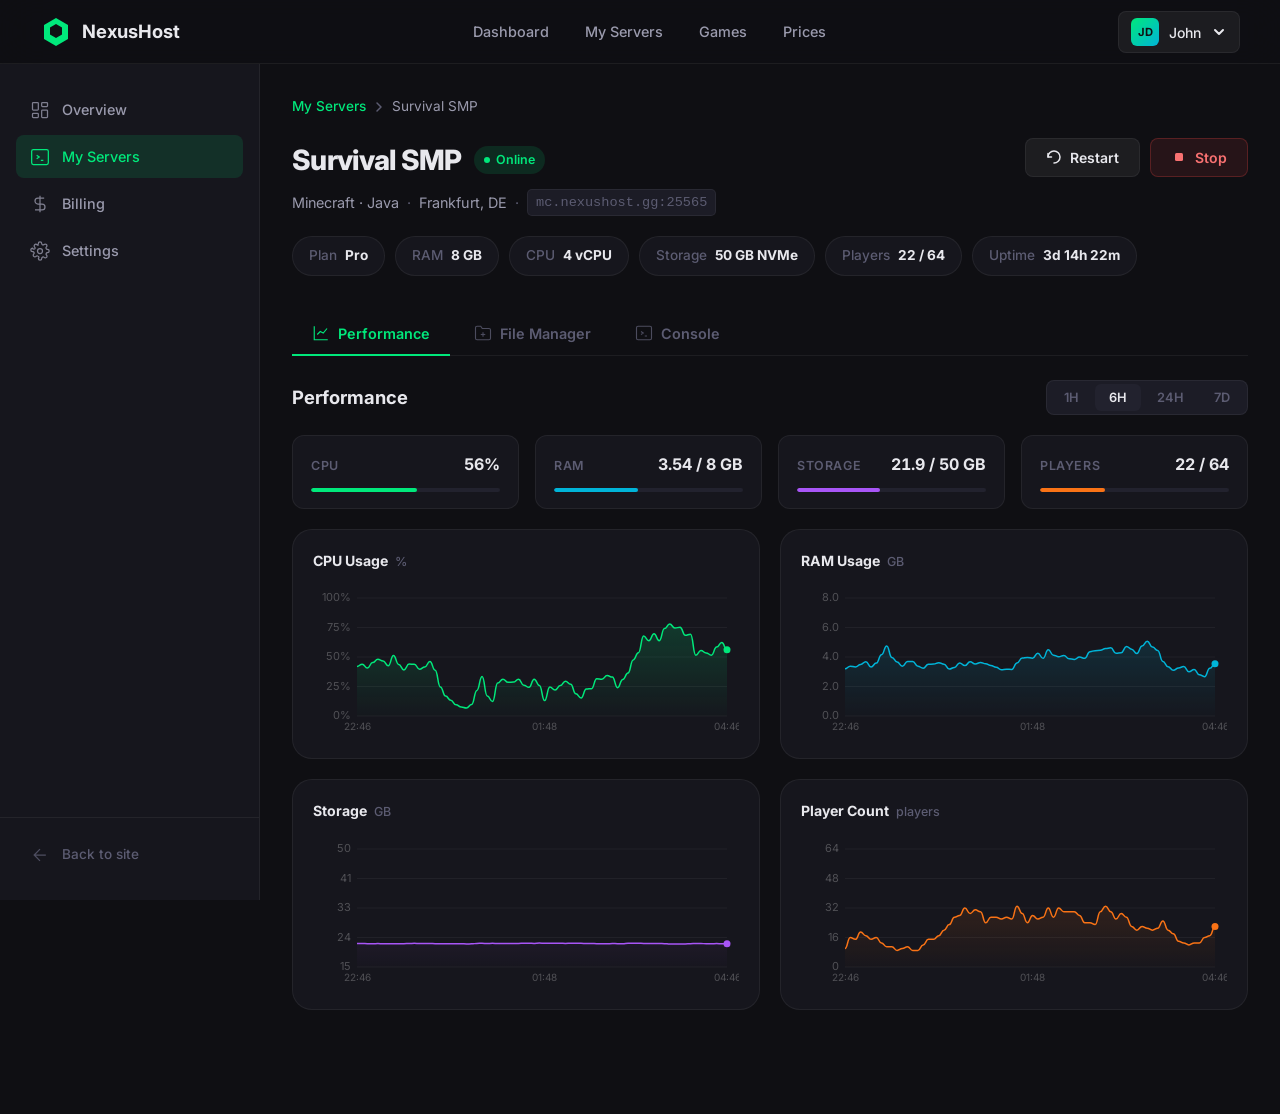
==== commit 3627d6d1: "Console: increase height by 50px, add auto-scroll toggle" ====
--- a/server-detail.html
+++ b/server-detail.html
@@ -313,7 +313,14 @@
           <section class="detail-tab-panel" id="panelConsole" role="tabpanel" aria-labelledby="tabConsole" hidden>
             <div class="detail-section-header">
               <h2 class="dashboard-section-title">Console</h2>
-              <button type="button" class="detail-clear-btn" id="clearConsole">Clear</button>
+              <div class="detail-console-toolbar">
+                <label class="detail-console-autoscroll">
+                  <input type="checkbox" id="consoleAutoScroll" class="detail-console-autoscroll-input" checked aria-label="Auto scroll console">
+                  <span class="detail-console-autoscroll-slider"></span>
+                  <span class="detail-console-autoscroll-label">Auto scroll</span>
+                </label>
+                <button type="button" class="detail-clear-btn" id="clearConsole">Clear</button>
+              </div>
             </div>
             <div class="detail-console" id="consoleOutput" aria-live="polite" aria-label="Server console output">
             <p><span class="console-ts">[09:14:01]</span> <span class="console-info">Server started on port 25565</span></p>
--- a/server-detail.css
+++ b/server-detail.css
@@ -343,6 +343,66 @@
 }
 
 /* ---- Console ---- */
+.detail-console-toolbar {
+  display: flex;
+  align-items: center;
+  gap: 16px;
+}
+
+.detail-console-autoscroll {
+  display: flex;
+  align-items: center;
+  gap: 10px;
+  cursor: pointer;
+  user-select: none;
+}
+
+.detail-console-autoscroll-input {
+  position: absolute;
+  opacity: 0;
+  width: 0;
+  height: 0;
+}
+
+.detail-console-autoscroll-slider {
+  flex-shrink: 0;
+  width: 36px;
+  height: 20px;
+  background: var(--bg-surface);
+  border: 1px solid var(--border);
+  border-radius: 9999px;
+  position: relative;
+  transition: background var(--transition), border-color var(--transition);
+}
+
+.detail-console-autoscroll-slider::after {
+  content: '';
+  position: absolute;
+  top: 2px;
+  left: 2px;
+  width: 14px;
+  height: 14px;
+  background: var(--text-tertiary);
+  border-radius: 50%;
+  transition: transform var(--transition), background var(--transition);
+}
+
+.detail-console-autoscroll-input:checked + .detail-console-autoscroll-slider {
+  background: var(--accent-dim);
+  border-color: rgba(0, 232, 123, 0.3);
+}
+
+.detail-console-autoscroll-input:checked + .detail-console-autoscroll-slider::after {
+  transform: translateX(16px);
+  background: var(--accent);
+}
+
+.detail-console-autoscroll-label {
+  font-size: 0.85rem;
+  font-weight: 500;
+  color: var(--text-secondary);
+}
+
 .detail-clear-btn {
   background: none;
   border: none;
@@ -367,7 +427,7 @@
   border-radius: var(--radius-md) var(--radius-md) 0 0;
   border-bottom: none;
   padding: 16px 20px;
-  height: 260px;
+  height: 500px;
   overflow-y: auto;
   font-family: ui-monospace, 'Cascadia Code', 'Fira Code', monospace;
   font-size: 0.82rem;
